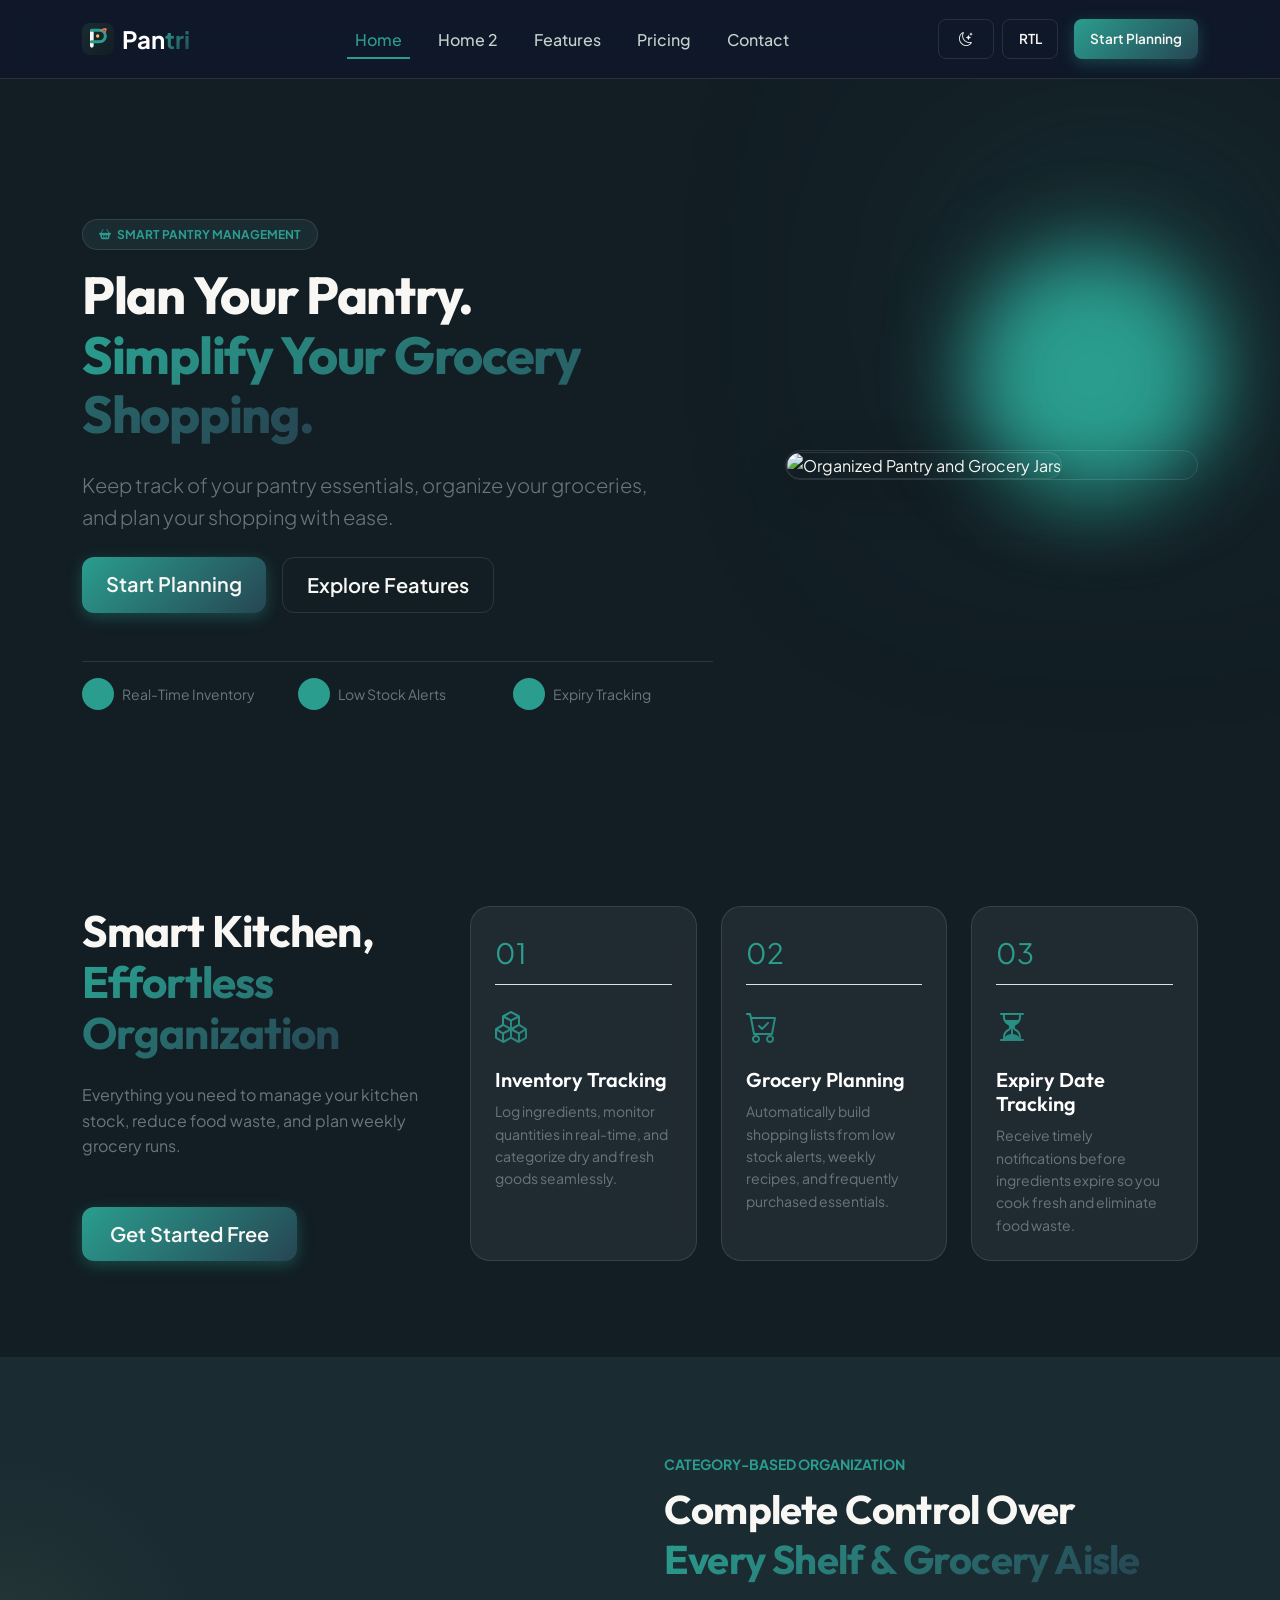
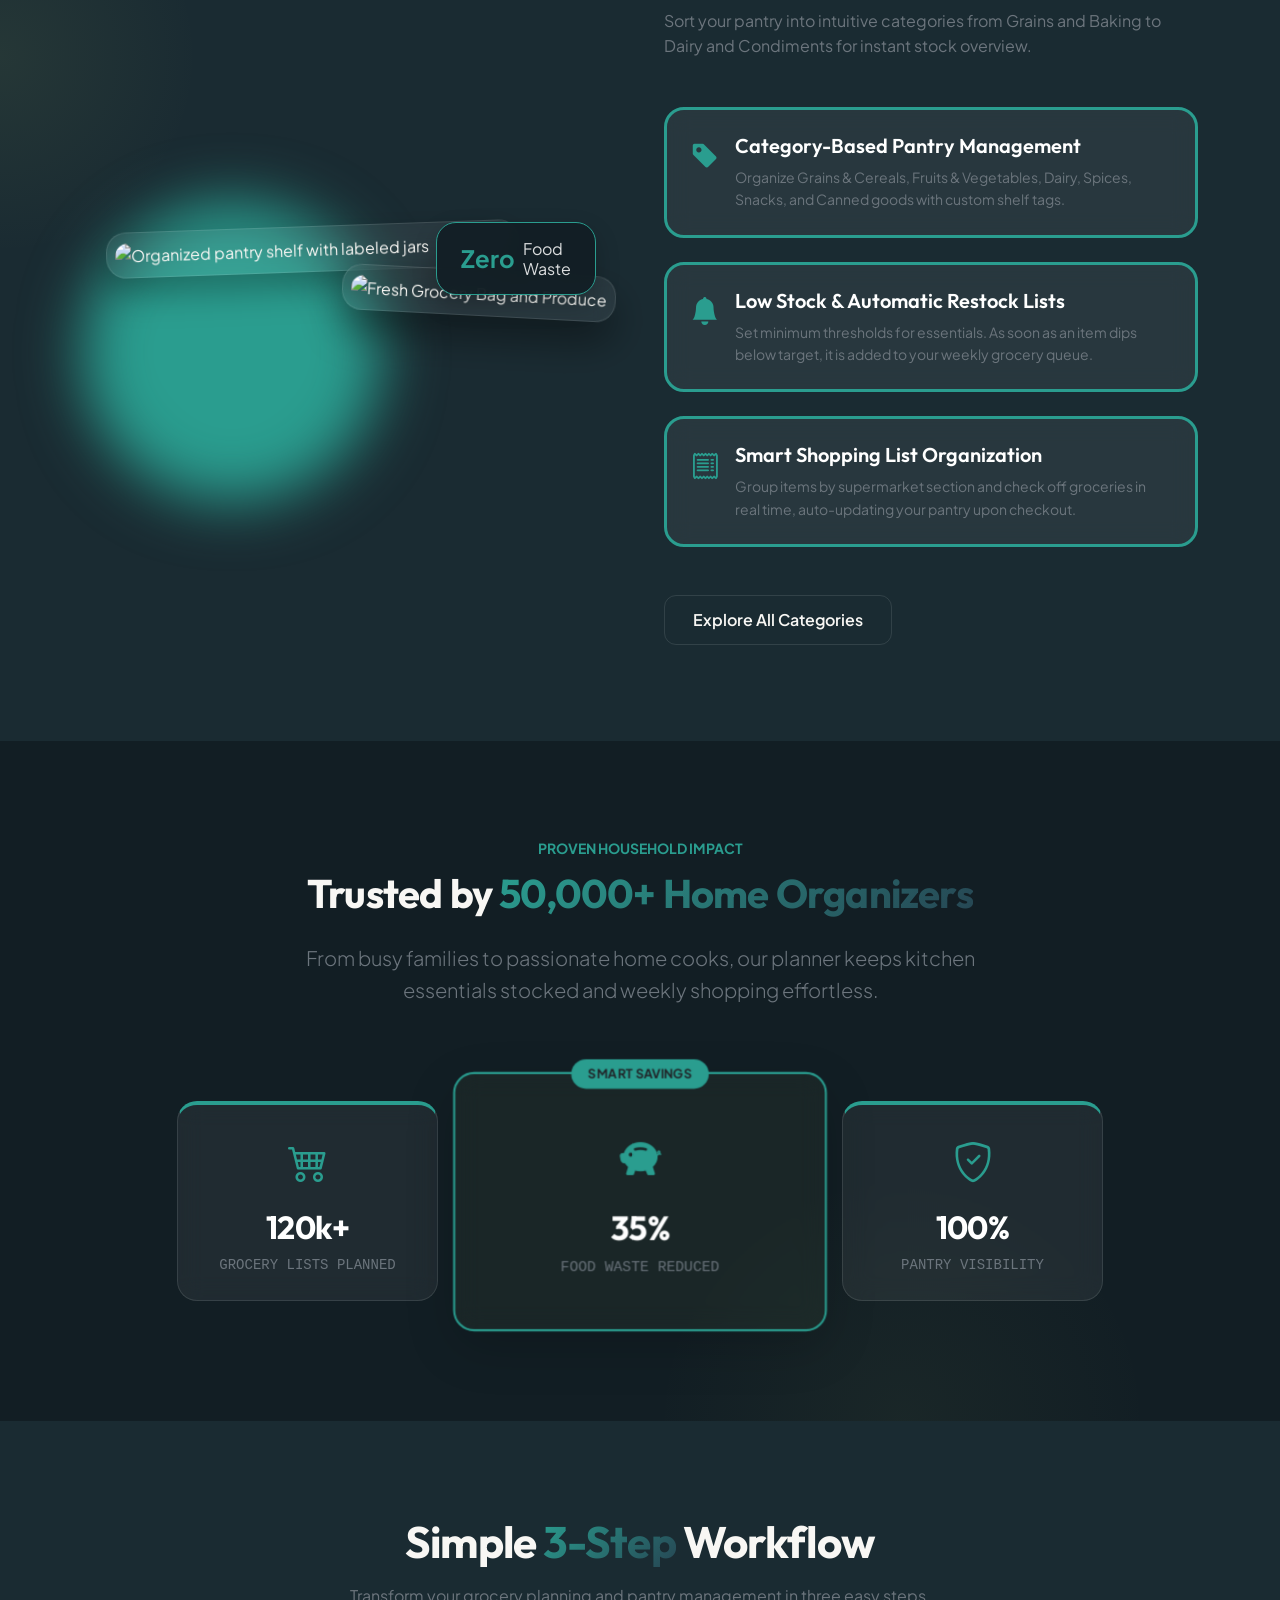
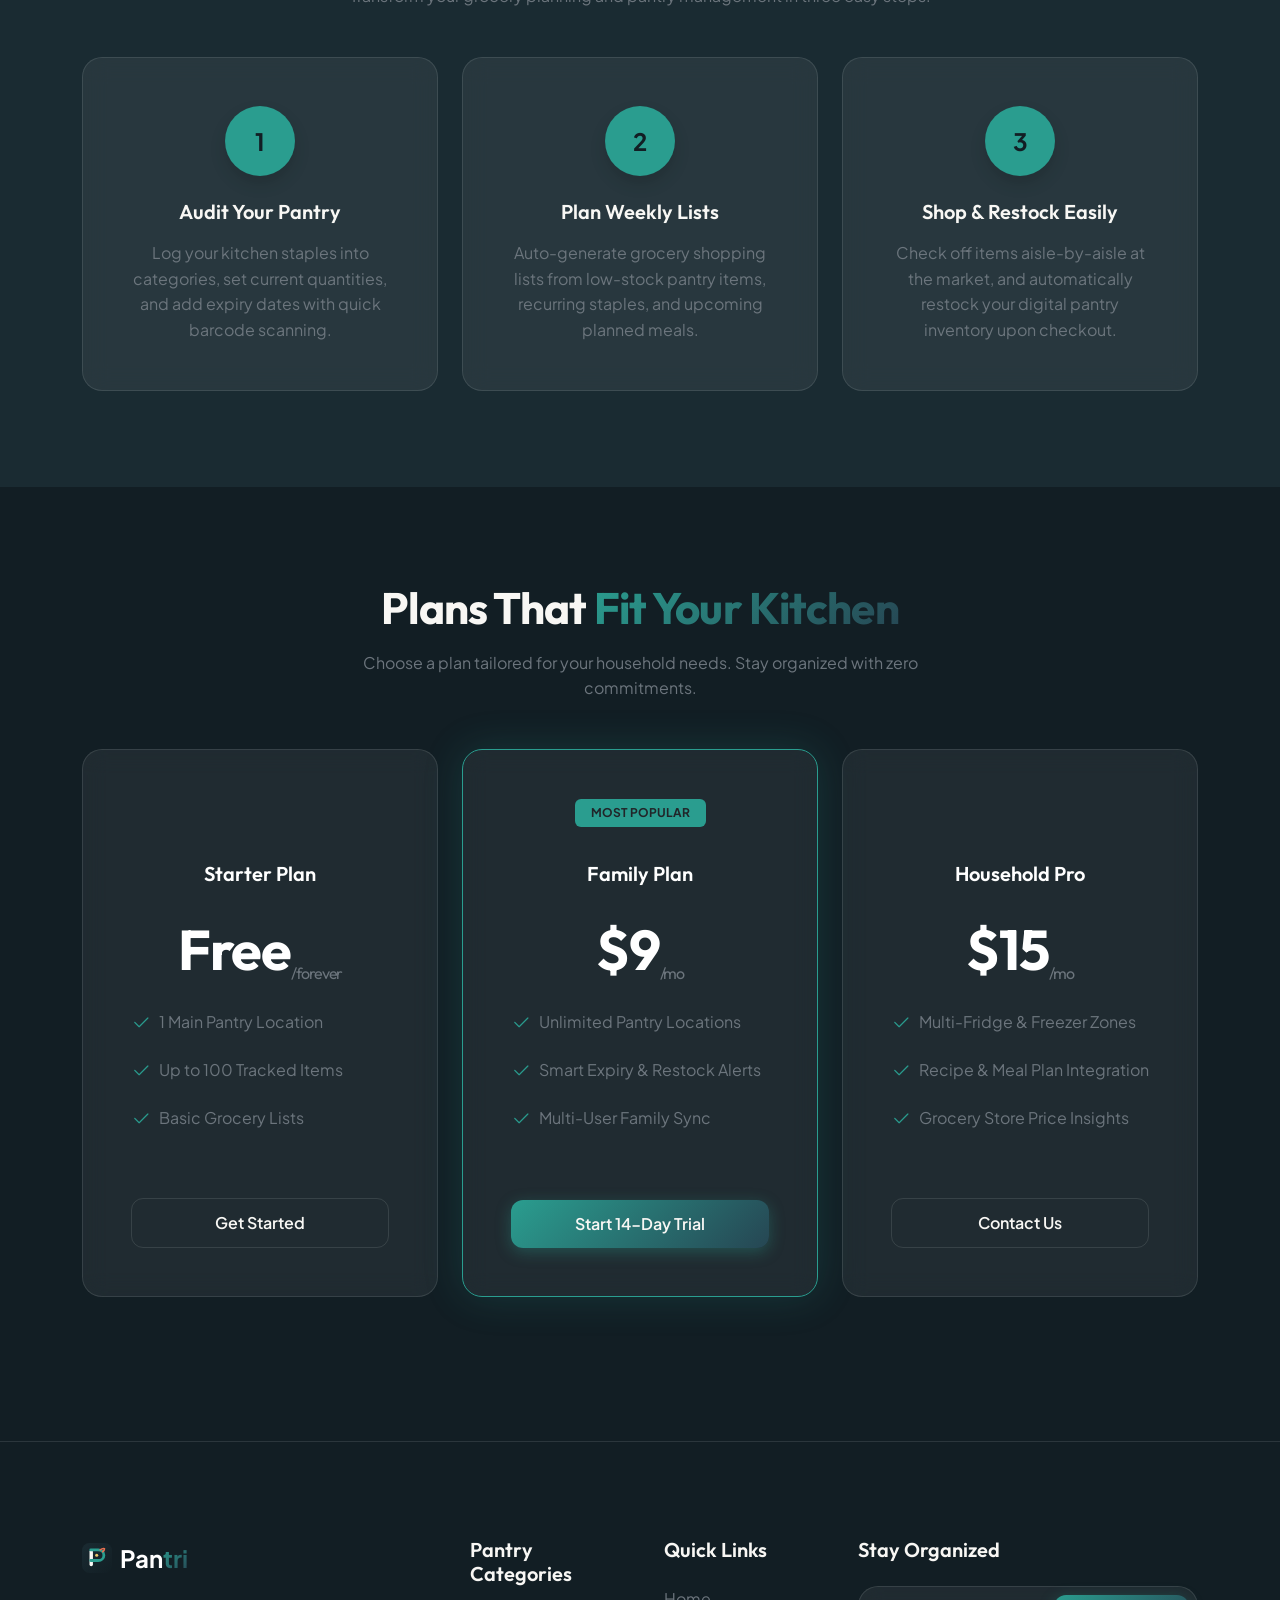
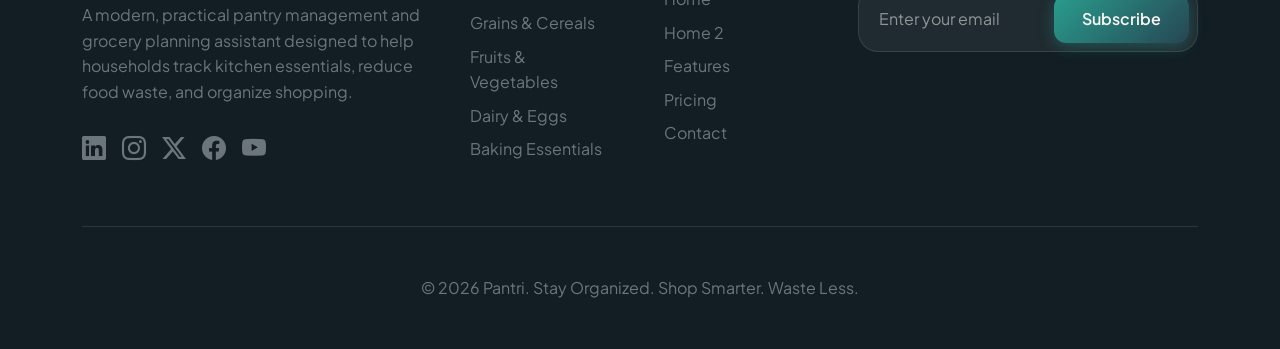
==== index.html @ 6733223e "Initial commit: Pantri - Smart Pantry Management & Grocery Planner Website" ====
<!DOCTYPE html>
<html lang="en">

<head>
    <meta charset="UTF-8">
    <meta name="viewport" content="width=device-width, initial-scale=1.0">
    <title>Pantri | Smart Pantry Management & Grocery Planner</title>
    <link rel="icon" type="image/svg+xml" href="assets/images/logo.svg">
    <meta name="description"
        content="Keep track of your pantry essentials, organize your groceries, reduce food waste, and plan your shopping with ease using Pantri.">

    <!-- Bootstrap 5 CDN -->
    <link href="https://cdn.jsdelivr.net/npm/bootstrap@5.3.0/dist/css/bootstrap.min.css" rel="stylesheet">
    <link rel="stylesheet" href="https://cdn.jsdelivr.net/npm/bootstrap-icons@1.10.5/font/bootstrap-icons.css">

    <!-- Custom CSS -->
    <link rel="stylesheet" href="assets/css/style.css">
    <link rel="stylesheet" href="assets/css/dark-mode.css">
</head>

<body>

    <!-- Navbar -->
    <nav class="navbar navbar-expand-xl navbar-custom sticky-top">
        <div class="container">
            <a class="navbar-brand d-flex align-items-center" href="index.html">
                <img src="assets/images/logo.svg" alt="Pantri Logo" class="me-2" style="height: 32px; width: 32px;">
                <span class="fw-bold text-white fs-4">Pan<span class="text-gradient">tri</span></span>
            </a>
            <button class="navbar-toggler border-0" type="button" data-bs-toggle="collapse" data-bs-target="#navbarNav">
                <i class="bi bi-list text-white fs-2"></i>
            </button>

            <div class="collapse navbar-collapse" id="navbarNav">
                <ul class="navbar-nav mx-auto">
                    <li class="nav-item"><a class="nav-link active" href="index.html">Home</a></li>
                    <li class="nav-item"><a class="nav-link" href="home2.html">Home 2</a></li>
                    <li class="nav-item"><a class="nav-link" href="services.html">Features</a></li>
                    <li class="nav-item"><a class="nav-link" href="pricing.html">Pricing</a></li>
                    <li class="nav-item"><a class="nav-link" href="contact.html">Contact</a></li>
                </ul>
                <div class="d-flex align-items-center gap-3">
                    <div class="d-flex gap-2">
                        <button class="btn btn-outline-custom btn-sm d-flex align-items-center justify-content-center nav-toggle-btn" id="theme-toggle" title="Toggle Theme">
                            <i class="bi bi-moon-stars"></i>
                        </button>
                        <button class="btn btn-outline-custom btn-sm d-flex align-items-center justify-content-center nav-toggle-btn" id="rtl-toggle" title="RTL">
                            RTL
                        </button>
                    </div>
                    <a href="pricing.html" class="btn btn-primary-custom btn-sm d-flex align-items-center" title="Start Planning">
                        Start Planning
                    </a>
                </div>
            </div>
        </div>
    </nav>

    <!-- Hero Section -->
    <header class="hero-section text-center text-lg-start">
        <div class="hero-glow"></div>
        <div class="container">
            <div class="row align-items-center g-5">
                <div class="col-lg-7 mb-5 mb-lg-0">
                    <span class="badge bg-secondary-bg border border-color text-primary-accent mb-3 px-3 py-2 rounded-pill fw-bold text-uppercase tracking-wider"><i class="bi bi-basket2-fill me-1"></i> SMART PANTRY MANAGEMENT</span>
                    <h1 class="hero-title mb-4">
                        Plan Your Pantry. <br><span class="text-gradient">Simplify Your Grocery Shopping.</span>
                    </h1>
                    <p class="lead text-secondary mb-4 pe-lg-5">
                        Keep track of your pantry essentials, organize your groceries, and plan your shopping with ease.
                    </p>
                    <div class="d-flex flex-column flex-sm-row justify-content-center justify-content-lg-start gap-3">
                        <a href="pricing.html" class="btn btn-primary-custom btn-lg px-4">Start Planning</a>
                        <a href="services.html" class="btn btn-outline-custom btn-lg px-4">Explore Features</a>
                    </div>
                    
                    <div class="mt-5 pt-3 border-top border-color">
                        <div class="row g-3">
                            <div class="col-sm-4 col-6">
                                <div class="d-flex align-items-center gap-2">
                                    <div class="rounded-circle bg-primary-accent opacity-10 d-flex align-items-center justify-content-center" style="width: 32px; height: 32px; background: rgba(169, 196, 108, 0.15);">
                                        <i class="bi bi-check text-primary-accent"></i>
                                    </div>
                                    <span class="text-secondary text-sm">Real-Time Inventory</span>
                                </div>
                            </div>
                            <div class="col-sm-4 col-6">
                                <div class="d-flex align-items-center gap-2">
                                    <div class="rounded-circle bg-primary-accent opacity-10 d-flex align-items-center justify-content-center" style="width: 32px; height: 32px; background: rgba(169, 196, 108, 0.15);">
                                        <i class="bi bi-check text-primary-accent"></i>
                                    </div>
                                    <span class="text-secondary text-sm">Low Stock Alerts</span>
                                </div>
                            </div>
                            <div class="col-sm-4 col-12">
                                <div class="d-flex align-items-center gap-2">
                                    <div class="rounded-circle bg-primary-accent opacity-10 d-flex align-items-center justify-content-center" style="width: 32px; height: 32px; background: rgba(169, 196, 108, 0.15);">
                                        <i class="bi bi-check text-primary-accent"></i>
                                    </div>
                                    <span class="text-secondary text-sm">Expiry Tracking</span>
                                </div>
                            </div>
                        </div>
                    </div>
                </div>
                
                <div class="col-lg-5">
                    <div class="position-relative ps-lg-4">
                        <!-- Background blur glow -->
                        <div class="position-absolute rounded-circle bg-primary-accent opacity-10" style="width: 250px; height: 250px; bottom: -20px; right: -20px; filter: blur(40px); z-index: 0;"></div>
                        
                        <!-- Main visual wrapper -->
                        <div class="hero-mockup-wrapper float-animation rounded-4 overflow-hidden border border-color shadow-lg position-relative z-index-1">
                            <img src="https://images.unsplash.com/photo-1584473457406-6240486418e9?auto=format&fit=crop&q=80&w=800"
                                alt="Organized Pantry and Grocery Jars" class="img-fluid" style="height: 460px; width: 100%; object-fit: cover;">
                        </div>
                    </div>
                </div>
            </div>
        </div>
    </header>

    <!-- Core Services Section -->
    <section class="py-5 my-5">
        <div class="container">
            <div class="row align-items-center g-5">
                <div class="col-lg-4 text-center text-lg-start">
                    <h2 class="display-5 mb-4">Smart Kitchen, <br><span class="text-gradient">Effortless Organization</span></h2>
                    <p class="text-secondary mb-5">Everything you need to manage your kitchen stock, reduce food waste, and plan weekly grocery runs.</p>
                    <a href="pricing.html" class="btn btn-primary-custom btn-lg">Get Started Free</a>
                </div>
                <div class="col-lg-8">
                    <div class="row g-4">
                        <div class="col-md-4">
                            <div class="glass-card p-4 h-100">
                                <div class="mb-3 fs-3 text-primary-accent border-bottom pb-2">01</div>
                                <i class="bi bi-boxes fs-2 text-gradient mb-3 d-block"></i>
                                <h4 class="h5 mb-2 text-white">Inventory Tracking</h4>
                                <p class="text-secondary text-sm mb-0">Log ingredients, monitor quantities in real-time, and categorize dry and fresh goods seamlessly.</p>
                            </div>
                        </div>
                        <div class="col-md-4">
                            <div class="glass-card p-4 h-100">
                                <div class="mb-3 fs-3 text-primary-accent border-bottom pb-2">02</div>
                                <i class="bi bi-cart-check fs-2 text-gradient mb-3 d-block"></i>
                                <h4 class="h5 mb-2 text-white">Grocery Planning</h4>
                                <p class="text-secondary text-sm mb-0">Automatically build shopping lists from low stock alerts, weekly recipes, and frequently purchased essentials.</p>
                            </div>
                        </div>
                        <div class="col-md-4">
                            <div class="glass-card p-4 h-100">
                                <div class="mb-3 fs-3 text-primary-accent border-bottom pb-2">03</div>
                                <i class="bi bi-hourglass-split fs-2 text-gradient mb-3 d-block"></i>
                                <h4 class="h5 mb-2 text-white">Expiry Date Tracking</h4>
                                <p class="text-secondary text-sm mb-0">Receive timely notifications before ingredients expire so you cook fresh and eliminate food waste.</p>
                            </div>
                        </div>
                    </div>
                </div>
            </div>
        </div>
    </section>

    <!-- Portfolio/Showcase Section -->
    <section class="py-5 bg-secondary-bg position-relative overflow-hidden">
        <!-- Subtle background glow -->
        <div class="position-absolute" style="width: 400px; height: 400px; background: radial-gradient(circle, rgba(169, 196, 108, 0.08) 0%, transparent 70%); top: 10%; left: -200px; pointer-events: none;"></div>
        
        <div class="container py-5">
            <div class="row align-items-center g-5">
                <!-- Left: Overlapping Image Gallery -->
                <div class="col-lg-6">
                    <div class="position-relative p-4">
                        <!-- Background decoration circle -->
                        <div class="position-absolute rounded-circle bg-primary-accent opacity-10" style="width: 300px; height: 300px; top: 0; left: 0; filter: blur(30px); z-index: 0;"></div>
                        
                        <!-- Main Image -->
                        <div class="glass-card p-2 position-relative z-index-1" style="max-width: 85%; transform: rotate(-2deg); box-shadow: 0 15px 35px rgba(0,0,0,0.3);">
                            <img src="https://images.unsplash.com/photo-1590779033100-9f60a05a013d?auto=format&fit=crop&q=80&w=800"
                                class="img-fluid rounded-4" alt="Organized pantry shelf with labeled jars" style="width: 100%; height: 350px; object-fit: cover;">
                        </div>
                        
                        <!-- Floating Overlapping Image -->
                        <div class="glass-card p-2 position-absolute" style="max-width: 55%; bottom: -20px; right: 0; z-index: 2; transform: rotate(3deg); box-shadow: 0 20px 40px rgba(0,0,0,0.4);">
                            <img src="https://images.unsplash.com/photo-1542838132-92c53300491e?auto=format&fit=crop&q=80&w=600"
                                class="img-fluid rounded-4" alt="Fresh Grocery Bag and Produce" style="width: 100%; height: 220px; object-fit: cover;">
                        </div>
                        
                        <!-- Floating Badge -->
                        <div class="glass-card px-4 py-3 position-absolute border-primary-accent" style="top: 20px; right: 20px; z-index: 3; background: rgba(18, 30, 36, 0.92); box-shadow: 0 10px 25px rgba(0,0,0,0.2);">
                            <div class="d-flex align-items-center gap-2">
                                <span class="fs-4 text-primary-accent fw-bold">Zero</span>
                                <span class="text-xs" style="line-height: 1.2; color: rgba(255, 255, 255, 0.85) !important;">Food<br>Waste</span>
                            </div>
                        </div>
                    </div>
                </div>

                <!-- Right: Content and Feature Blocks -->
                <div class="col-lg-6">
                    <div class="text-center text-lg-start">
                        <span class="text-primary-accent text-uppercase tracking-wider small fw-bold mb-2 d-block">Category-Based Organization</span>
                        <h2 class="section-title mb-4">Complete Control Over <br><span class="text-gradient">Every Shelf & Grocery Aisle</span></h2>
                        <p class="text-secondary mb-5">Sort your pantry into intuitive categories from Grains and Baking to Dairy and Condiments for instant stock overview.</p>
                    </div>
                    
                    <div class="d-flex flex-column gap-4 mb-5">
                        <div class="glass-card p-4 hover-effect border-start border-3 border-primary-accent">
                            <div class="d-flex align-items-start gap-3">
                                <div class="fs-3 text-primary-accent"><i class="bi bi-tag-fill"></i></div>
                                <div>
                                    <h4 class="h5 text-white mb-2">Category-Based Pantry Management</h4>
                                    <p class="text-secondary text-sm mb-0">Organize Grains & Cereals, Fruits & Vegetables, Dairy, Spices, Snacks, and Canned goods with custom shelf tags.</p>
                                </div>
                            </div>
                        </div>
                        
                        <div class="glass-card p-4 hover-effect border-start border-3 border-primary-accent">
                            <div class="d-flex align-items-start gap-3">
                                <div class="fs-3 text-primary-accent"><i class="bi bi-bell-fill"></i></div>
                                <div>
                                    <h4 class="h5 text-white mb-2">Low Stock & Automatic Restock Lists</h4>
                                    <p class="text-secondary text-sm mb-0">Set minimum thresholds for essentials. As soon as an item dips below target, it is added to your weekly grocery queue.</p>
                                </div>
                            </div>
                        </div>

                        <div class="glass-card p-4 hover-effect border-start border-3 border-primary-accent">
                            <div class="d-flex align-items-start gap-3">
                                <div class="fs-3 text-primary-accent"><i class="bi bi-receipt"></i></div>
                                <div>
                                    <h4 class="h5 text-white mb-2">Smart Shopping List Organization</h4>
                                    <p class="text-secondary text-sm mb-0">Group items by supermarket section and check off groceries in real time, auto-updating your pantry upon checkout.</p>
                                </div>
                            </div>
                        </div>
                    </div>
                    
                    <div class="d-flex justify-content-center justify-content-lg-start gap-3">
                        <a href="services.html" class="btn btn-outline-custom">Explore All Categories</a>
                    </div>
                </div>
            </div>
        </div>
    </section>

    <!-- Trusted By / Stats Section -->
    <section class="py-5 position-relative overflow-hidden">
        <!-- Glow accents -->
        <div class="position-absolute" style="width: 500px; height: 500px; background: radial-gradient(circle, rgba(169, 196, 108, 0.05) 0%, transparent 70%); bottom: -250px; right: 10%; pointer-events: none;"></div>

        <div class="container py-5 text-center">
            <div class="max-w-700 mx-auto mb-5">
                <span class="text-primary-accent text-uppercase tracking-wider small fw-bold mb-2 d-block">PROVEN HOUSEHOLD IMPACT</span>
                <h2 class="section-title mb-4">Trusted by <span class="text-gradient">50,000+ Home Organizers</span></h2>
                <p class="text-secondary lead">From busy families to passionate home cooks, our planner keeps kitchen essentials stocked and weekly shopping effortless.</p>
            </div>
            
            <div class="row g-4 justify-content-center align-items-center mt-2">
                <!-- Stat Card 1 -->
                <div class="col-md-4 col-lg-3">
                    <div class="glass-card p-4 text-center hover-effect h-100" style="border-top: 4px solid var(--primary-accent);">
                        <div class="fs-1 text-primary-accent mb-3"><i class="bi bi-cart4"></i></div>
                        <h3 class="display-6 fw-bold text-white mb-2 font-monospace">120k+</h3>
                        <p class="text-secondary small mb-0 font-monospace text-uppercase tracking-wider">Grocery Lists Planned</p>
                    </div>
                </div>

                <!-- Stat Card 2 (Highlighted) -->
                <div class="col-md-4 col-lg-4">
                    <div class="glass-card p-5 text-center hover-effect h-100 position-relative shadow-lg" 
                        style="border: 2px solid var(--primary-accent); transform: scale(1.05); background: rgba(169, 196, 108, 0.05);">
                        <div class="position-absolute top-0 start-50 translate-middle badge bg-primary-accent text-dark rounded-pill px-3 py-2 text-xs">SMART SAVINGS</div>
                        <div class="fs-1 text-primary-accent mb-3"><i class="bi bi-piggy-bank-fill"></i></div>
                        <h3 class="display-5 fw-bold text-white mb-2 font-monospace">35%</h3>
                        <p class="text-secondary small mb-0 font-monospace text-uppercase tracking-wider">Food Waste Reduced</p>
                    </div>
                </div>

                <!-- Stat Card 3 -->
                <div class="col-md-4 col-lg-3">
                    <div class="glass-card p-4 text-center hover-effect h-100" style="border-top: 4px solid var(--primary-accent);">
                        <div class="fs-1 text-primary-accent mb-3"><i class="bi bi-shield-check"></i></div>
                        <h3 class="display-6 fw-bold text-white mb-2 font-monospace">100%</h3>
                        <p class="text-secondary small mb-0 font-monospace text-uppercase tracking-wider">Pantry Visibility</p>
                    </div>
                </div>
            </div>
        </div>
    </section>

    <!-- How It Works Section -->
    <section class="py-5 bg-secondary-bg">
        <div class="container py-5">
            <div class="text-center mb-5">
                <h2 class="display-5 mb-3">Simple <span class="text-gradient">3-Step</span> Workflow</h2>
                <p class="text-secondary max-w-600 mx-auto">Transform your grocery planning and pantry management in three easy steps.</p>
            </div>
            <div class="row g-4">
                <div class="col-md-4">
                    <div class="glass-card p-5 h-100 text-center">
                        <div class="mb-4 mx-auto d-flex align-items-center justify-content-center fw-bold rounded-circle shadow"
                            style="width: 70px; height: 70px; font-size: 1.5rem; background-color: var(--primary-accent); color: #121E24;">1</div>
                        <h4 class="h5 mb-3">Audit Your Pantry</h4>
                        <p class="text-secondary mb-0">Log your kitchen staples into categories, set current quantities, and add expiry dates with quick barcode scanning.</p>
                    </div>
                </div>
                <div class="col-md-4">
                    <div class="glass-card p-5 h-100 text-center">
                        <div class="mb-4 mx-auto d-flex align-items-center justify-content-center fw-bold rounded-circle shadow"
                            style="width: 70px; height: 70px; font-size: 1.5rem; background-color: var(--primary-accent); color: #121E24;">2</div>
                        <h4 class="h5 mb-3">Plan Weekly Lists</h4>
                        <p class="text-secondary mb-0">Auto-generate grocery shopping lists from low-stock pantry items, recurring staples, and upcoming planned meals.</p>
                    </div>
                </div>
                <div class="col-md-4">
                    <div class="glass-card p-5 h-100 text-center">
                        <div class="mb-4 mx-auto d-flex align-items-center justify-content-center fw-bold rounded-circle shadow"
                            style="width: 70px; height: 70px; font-size: 1.5rem; background-color: var(--primary-accent); color: #121E24;">3</div>
                        <h4 class="h5 mb-3">Shop & Restock Easily</h4>
                        <p class="text-secondary mb-0">Check off items aisle-by-aisle at the market, and automatically restock your digital pantry inventory upon checkout.</p>
                    </div>
                </div>
            </div>
        </div>
    </section>

    <!-- Pricing Preview Section -->
    <section class="py-5">
        <div class="container py-5">
            <div class="text-center mb-5">
                <h2 class="display-5 mb-3">Plans That <span class="text-gradient">Fit Your Kitchen</span></h2>
                <p class="text-secondary max-w-600 mx-auto">Choose a plan tailored for your household needs. Stay organized with zero commitments.</p>
            </div>
            <div class="row g-4 justify-content-center">
                <div class="col-lg-4 col-md-6">
                    <div class="glass-card p-5 h-100 d-flex flex-column">
                        <div style="height: 40px;" class="mb-4"></div> <!-- Badge Spacer -->
                        <h4 class="h5 text-white mb-4 text-center">Starter Plan</h4>
                        <div class="display-4 fw-bold mb-4 text-white text-center" style="min-height: 72px; display: flex; align-items: flex-end; justify-content: center;">Free <span
                                class="fs-6 text-secondary fw-normal">/forever</span></div>
                        <ul class="list-unstyled mb-5 text-secondary">
                            <li class="mb-3 d-flex align-items-center gap-2"><i
                                    class="bi bi-check2 text-primary-accent fs-5"></i> 1 Main Pantry Location</li>
                            <li class="mb-3 d-flex align-items-center gap-2"><i
                                    class="bi bi-check2 text-primary-accent fs-5"></i> Up to 100 Tracked Items</li>
                            <li class="mb-3 d-flex align-items-center gap-2"><i
                                    class="bi bi-check2 text-primary-accent fs-5"></i> Basic Grocery Lists</li>
                        </ul>
                        <div class="mt-auto">
                            <a href="pricing.html" class="btn btn-outline-custom w-100">Get Started</a>
                        </div>
                    </div>
                </div>
                <div class="col-lg-4 col-md-6">
                    <div class="glass-card p-5 h-100 border-primary-accent d-flex flex-column"
                        style="box-shadow: 0 0 40px rgba(42, 157, 143, 0.2);">
                        <div class="text-center mb-4" style="height: 40px;">
                            <div class="badge bg-primary-accent text-dark px-3 py-2">MOST POPULAR</div>
                        </div>
                        <h4 class="h5 text-white mb-4 text-center">Family Plan</h4>
                        <div class="display-4 fw-bold mb-4 text-white text-center" style="min-height: 72px; display: flex; align-items: flex-end; justify-content: center;">$9 <span
                                class="fs-6 text-secondary fw-normal">/mo</span></div>
                        <ul class="list-unstyled mb-5 text-secondary">
                            <li class="mb-3 d-flex align-items-center gap-2"><i
                                    class="bi bi-check2 text-primary-accent fs-5"></i> Unlimited Pantry Locations</li>
                            <li class="mb-3 d-flex align-items-center gap-2"><i
                                    class="bi bi-check2 text-primary-accent fs-5"></i> Smart Expiry & Restock Alerts</li>
                            <li class="mb-3 d-flex align-items-center gap-2"><i
                                    class="bi bi-check2 text-primary-accent fs-5"></i> Multi-User Family Sync</li>
                        </ul>
                        <div class="mt-auto">
                            <a href="pricing.html" class="btn btn-primary-custom w-100">Start 14-Day Trial</a>
                        </div>
                    </div>
                </div>
                <div class="col-lg-4 col-md-6">
                    <div class="glass-card p-5 h-100 d-flex flex-column">
                        <div style="height: 40px;" class="mb-4"></div> <!-- Badge Spacer -->
                        <h4 class="h5 text-white mb-4 text-center">Household Pro</h4>
                        <div class="display-4 fw-bold mb-4 text-white text-center" style="min-height: 72px; display: flex; align-items: flex-end; justify-content: center;">$15 <span
                                class="fs-6 text-secondary fw-normal">/mo</span></div>
                        <ul class="list-unstyled mb-5 text-secondary">
                            <li class="mb-3 d-flex align-items-center gap-2"><i
                                    class="bi bi-check2 text-primary-accent fs-5"></i> Multi-Fridge & Freezer Zones</li>
                            <li class="mb-3 d-flex align-items-center gap-2"><i
                                    class="bi bi-check2 text-primary-accent fs-5"></i> Recipe & Meal Plan Integration</li>
                            <li class="mb-3 d-flex align-items-center gap-2"><i
                                    class="bi bi-check2 text-primary-accent fs-5"></i> Grocery Store Price Insights</li>
                        </ul>
                        <div class="mt-auto">
                            <a href="contact.html" class="btn btn-outline-custom w-100">Contact Us</a>
                        </div>
                    </div>
                </div>
            </div>
        </div>
    </section>

    <!-- Footer -->
    <footer class="py-5 mt-5 border-top border-color">
        <div class="container py-5">
            <div class="row g-5">
                <div class="col-lg-4">
                    <a class="navbar-brand d-flex align-items-center mb-4" href="index.html">
                        <img src="assets/images/logo.svg" alt="Pantri Logo" height="30" width="30" class="me-2">
                        <span class="fw-bold text-white fs-4">Pan<span class="text-gradient">tri</span></span>
                    </a>
                    <p class="text-secondary">A modern, practical pantry management and grocery planning assistant designed to help households track kitchen essentials, reduce food waste, and organize shopping.</p>
                    <div class="d-flex gap-3 fs-4 mt-4 social-links">
                        <a href="#" class="text-secondary"><i class="bi bi-linkedin"></i></a>
                        <a href="#" class="text-secondary"><i class="bi bi-instagram"></i></a>
                        <a href="#" class="text-secondary"><i class="bi bi-twitter-x"></i></a>
                        <a href="#" class="text-secondary"><i class="bi bi-facebook"></i></a>
                        <a href="#" class="text-secondary"><i class="bi bi-youtube"></i></a>
                    </div>
                </div>
                <div class="col-6 col-lg-2">
                    <h5 class="mb-4">Pantry Categories</h5>
                    <ul class="list-unstyled text-secondary">
                        <li class="mb-2"><a href="services.html#categories" class="text-decoration-none text-secondary">Grains & Cereals</a></li>
                        <li class="mb-2"><a href="services.html#categories" class="text-decoration-none text-secondary">Fruits & Vegetables</a></li>
                        <li class="mb-2"><a href="services.html#categories" class="text-decoration-none text-secondary">Dairy & Eggs</a></li>
                        <li class="mb-2"><a href="services.html#categories" class="text-decoration-none text-secondary">Baking Essentials</a></li>
                    </ul>
                </div>
                <div class="col-6 col-lg-2">
                    <h5 class="mb-4">Quick Links</h5>
                    <ul class="list-unstyled text-secondary">
                        <li class="mb-2"><a href="index.html" class="text-decoration-none text-secondary">Home</a></li>
                        <li class="mb-2"><a href="home2.html" class="text-decoration-none text-secondary">Home 2</a></li>
                        <li class="mb-2"><a href="services.html" class="text-decoration-none text-secondary">Features</a></li>
                        <li class="mb-2"><a href="pricing.html" class="text-decoration-none text-secondary">Pricing</a></li>
                        <li class="mb-2"><a href="contact.html" class="text-decoration-none text-secondary">Contact</a></li>
                    </ul>
                </div>
                <div class="col-lg-4">
                    <h5 class="mb-4">Stay Organized</h5>
                    <div class="glass-card p-2 d-flex">
                        <input type="email" class="form-control bg-transparent border-0 text-white shadow-none"
                            placeholder="Enter your email">
                        <button class="btn btn-primary-custom ms-2">Subscribe</button>
                    </div>
                </div>
            </div>
            <div class="text-center mt-5 pt-5 text-secondary border-top border-color">
                <p>&copy; 2026 Pantri. Stay Organized. Shop Smarter. Waste Less.</p>
            </div>
        </div>
    </footer>

    <!-- Scripts -->
    <script src="https://cdn.jsdelivr.net/npm/bootstrap@5.3.0/dist/js/bootstrap.bundle.min.js"></script>
    <script src="https://cdn.jsdelivr.net/npm/chart.js"></script>
    <script src="assets/js/main.js"></script>
</body>

</html>
---- assets/css/style.css ----
@import url('https://fonts.googleapis.com/css2?family=Outfit:wght@400;500;600;700;800&family=Plus+Jakarta+Sans:wght@400;500;600;700;800&display=swap');

:root {
    --primary-bg: #121E24;
    --secondary-bg: #1A2B32;
    --card-bg: rgba(220, 227, 225, 0.07);
    --primary-accent: #2A9D8F;
    --secondary-accent: #264653;
    --accent-citrus: #E76F51;
    --accent-gold: #E9C46A;
    --supporting-neutral: #DCE3E1;
    --gradient-primary: linear-gradient(135deg, #2A9D8F, #264653);
    --gradient-accent: linear-gradient(135deg, #E76F51, #F4A261);
    --text-primary: #F8F7F4;
    --text-secondary: #C5D1CD;
    --border-color: rgba(220, 227, 225, 0.12);
    --glow-color: rgba(42, 157, 143, 0.28);
    --success: #2A9D8F;
    --warning: #E9C46A;
    --error: #E76F51;
    --transition: all 0.3s cubic-bezier(0.4, 0, 0.2, 1);
}

* {
    margin: 0;
    padding: 0;
    box-sizing: border-box;
}

body {
    font-size: 16px !important;
    font-family: 'Plus Jakarta Sans', sans-serif;
    font-weight: 400;
    background-color: var(--primary-bg);
    color: var(--text-primary);
    overflow-x: hidden;
    line-height: 1.6;
}

/* Glassmorphism */
.glass-card {
    background: var(--card-bg);
    backdrop-filter: blur(12px);
    -webkit-backdrop-filter: blur(12px);
    border: 1px solid var(--border-color);
    border-radius: 20px;
    transition: var(--transition);
}

.glass-card:hover {
    border-color: var(--primary-accent);
    box-shadow: 0 0 20px var(--glow-color);
    transform: translateY(-5px);
}

/* Typography Rules */
h1, .h1 {
    font-family: 'Outfit', sans-serif !important;
    font-size: clamp(2.5rem, 5vw, 3.5rem) !important;
    font-weight: 700 !important;
    letter-spacing: -0.02em;
}

.display-1,
.display-2,
.display-3,
.display-4,
.display-5,
.display-6 {
    font-family: 'Outfit', sans-serif !important;
    line-height: 1.15 !important;
    font-weight: 700 !important;
    letter-spacing: -0.02em;
}

h2, .h2 {
    font-family: 'Outfit', sans-serif !important;
    font-size: clamp(2rem, 4vw, 2.75rem) !important;
    font-weight: 650 !important;
    letter-spacing: -0.02em;
}

h3, .h3 {
    font-family: 'Outfit', sans-serif !important;
    font-size: clamp(1.5rem, 3vw, 2rem) !important;
    font-weight: 600 !important;
    letter-spacing: -0.01em;
}

h4, h5, h6, .h4, .h5, .h6 {
    font-family: 'Outfit', sans-serif !important;
    font-weight: 600 !important;
}

.text-gradient {
    background: var(--gradient-primary);
    -webkit-background-clip: text;
    background-clip: text;
    -webkit-text-fill-color: transparent;
}

/* Buttons */
.btn-primary-custom {
    background: var(--gradient-primary);
    border: none;
    color: #F8F7F4;
    padding: 12px 28px;
    border-radius: 12px;
    font-weight: 600;
    transition: var(--transition);
    box-shadow: 0 4px 15px rgba(42, 157, 143, 0.35);
}

.btn-primary-custom:hover {
    transform: translateY(-2px);
    box-shadow: 0 6px 20px rgba(42, 157, 143, 0.5);
    color: #FFFFFF;
}

.btn-outline-custom {
    background: transparent;
    border: 1px solid var(--border-color);
    color: var(--text-primary);
    padding: 12px 28px;
    border-radius: 12px;
    font-weight: 600;
    transition: var(--transition);
}

.btn-outline-custom:hover {
    background: var(--card-bg);
    border-color: var(--primary-accent);
    color: var(--primary-accent);
}

.btn-primary-custom.btn-sm,
.btn-outline-custom.btn-sm {
    padding: 6px 16px !important;
    font-size: 0.85rem !important;
    border-radius: 8px !important;
}

/* Header Buttons & Icons: Equal Height Alignment */
.navbar-custom .btn {
    height: 40px !important;
    min-height: 40px !important;
    display: inline-flex !important;
    align-items: center !important;
    justify-content: center !important;
    padding: 8px 16px !important;
    font-weight: 600;
}

.nav-toggle-btn {
    width: 56px !important;
    min-width: 56px !important;
    height: 40px !important;
    min-height: 40px !important;
    padding: 8px 10px !important;
    display: inline-flex !important;
    align-items: center !important;
    justify-content: center !important;
    gap: 0;
}

/* Navbar */
.navbar-custom {
    background: rgba(15, 23, 42, 0.8);
    backdrop-filter: blur(15px);
    border-bottom: 1px solid var(--border-color);
    padding: 15px 0;
    transition: var(--transition);
}

.navbar-brand img {
    height: 40px;
}

.nav-link {
    color: var(--text-secondary) !important;
    font-weight: 500;
    margin: 0 10px;
    transition: var(--transition);
    position: relative;
    padding-bottom: 6px !important;
}

.nav-link::after {
    content: '';
    position: absolute;
    bottom: 0;
    left: 0;
    width: 100%;
    height: 2px;
    background-color: var(--primary-accent);
    transform: scaleX(0);
    transition: transform 0.3s ease;
    transform-origin: right;
}

.nav-link:hover::after,
.nav-link.active::after {
    transform: scaleX(1);
    transform-origin: left;
}

.nav-link:hover,
.nav-link.active {
    color: var(--primary-accent) !important;
}

@media (min-width: 1200px) {
    .navbar-custom .navbar-collapse {
        align-items: center;
    }

    .navbar-custom .navbar-nav .nav-item {
        flex-shrink: 0;
    }

    .navbar-custom .navbar-nav .nav-link {
        white-space: nowrap;
    }
}

@media (max-width: 1199.98px) {
    .navbar-custom {
        z-index: 1050 !important;
    }
    
    .navbar-custom .navbar-brand,
    .navbar-custom .navbar-toggler {
        position: relative;
        z-index: 1060 !important;
    }

    .navbar-custom .navbar-collapse {
        position: fixed !important;
        top: 0;
        left: 0;
        width: 100vw !important;
        height: 100vh !important;
        background: var(--primary-bg) !important;
        z-index: 1050 !important;
        padding: 100px 24px 40px !important;
        margin: 0 !important;
        border: none !important;
        border-radius: 0 !important;
        display: flex !important;
        flex-direction: column !important;
        align-items: center !important;
        justify-content: center !important;
        overflow-y: auto !important;
        opacity: 0;
        visibility: hidden;
        transition: opacity 0.3s ease, visibility 0.3s ease !important;
    }

    .navbar-custom .navbar-collapse.collapsing {
        height: 100vh !important;
        display: flex !important;
        opacity: 0;
        visibility: visible !important;
        transition: opacity 0.3s ease !important;
    }

    .navbar-custom .navbar-collapse.show {
        opacity: 1 !important;
        visibility: visible !important;
    }
    
    .navbar-custom .navbar-collapse:not(.show):not(.collapsing) {
        display: none !important;
    }

    .navbar-custom .navbar-nav {
        text-align: center;
        margin-bottom: 30px !important;
        width: 100%;
        display: flex;
        flex-direction: column;
        align-items: center;
        gap: 15px !important;
    }

    .navbar-custom .navbar-nav .nav-link {
        font-size: 1.5rem !important;
        padding: 8px 0 !important;
        margin: 0 !important;
    }

    .navbar-custom .navbar-collapse > .d-flex.align-items-center.gap-3 {
        justify-content: center !important;
        width: 100% !important;
        flex-direction: row !important;
        flex-wrap: wrap !important;
        gap: 15px !important;
    }
}

.back-to-top {
    position: fixed;
    right: 24px;
    bottom: 24px;
    width: 46px;
    height: 46px;
    border: 1px solid var(--border-color);
    border-radius: 12px;
    background: rgba(30, 41, 59, 0.9);
    color: #f8fafc;
    display: inline-flex;
    align-items: center;
    justify-content: center;
    cursor: pointer;
    z-index: 999;
    opacity: 0;
    visibility: hidden;
    transform: translateY(8px);
    transition: var(--transition);
}

.back-to-top i {
    color: inherit;
    font-size: 20px;
    line-height: 1;
}

.back-to-top:hover {
    border-color: var(--primary-accent);
    color: var(--primary-accent);
    background: rgba(30, 41, 59, 1);
}

.back-to-top.show {
    opacity: 1;
    visibility: visible;
    transform: translateY(0);
}

/* Hero Section */
.hero-section {
    padding: 140px 0 100px;
    position: relative;
    overflow: hidden;
}

[dir="rtl"] .hero-section {
    text-align: right !important;
}

@media (min-width: 992px) {
    [dir="rtl"] .hero-section .text-lg-start {
        text-align: right !important;
    }
    [dir="rtl"] .hero-section .justify-content-lg-start {
        justify-content: flex-start !important;
    }
[dir="rtl"] .hero-section .pe-lg-5 {
        padding-right: 0 !important;
        padding-left: 3rem !important;
    }
}

.hero-section-alt {
    position: relative;
    overflow: hidden;
}

.hero-glow {
    position: absolute;
    top: -10%;
    right: -10%;
    width: 600px;
    height: 600px;
    background: radial-gradient(circle, rgba(42, 157, 143, 0.18) 0%, rgba(38, 70, 83, 0.06) 50%, transparent 100%);
    filter: blur(80px);
    z-index: -1;
}

.hero-mockup-wrapper {
    position: relative;
    z-index: 1;
}

.hero-mockup-wrapper img {
    width: 100%;
    border-radius: 30px;
    border: 1px solid var(--border-color);
    box-shadow: 0 30px 60px rgba(0, 0, 0, 0.5);
}

.premium-brand-img {
    width: 100%;
    aspect-ratio: 16 / 9;
    object-fit: cover;
    display: block;
}

/* Animations */
@keyframes float {
    0% {
        transform: translateY(0px);
    }

    50% {
        transform: translateY(-20px);
    }

    100% {
        transform: translateY(0px);
    }
}

.float-animation {
    animation: float 6s ease-in-out infinite;
}

/* Dashboard UI */
.dashboard-card {
    background: var(--card-bg);
    border: 1px solid var(--border-color);
    border-radius: 16px;
    padding: 24px;
    height: 100%;
    transition: var(--transition);
}

.stat-icon {
    width: 48px;
    height: 48px;
    display: flex;
    align-items: center;
    justify-content: center;
    border-radius: 12px;
    font-size: 1.5rem;
    margin-bottom: 20px;
}

.sidebar-nav {
    list-style: none;
    padding: 0;
}

.sidebar-link {
    display: flex;
    align-items: center;
    padding: 12px 20px;
    color: var(--text-secondary);
    text-decoration: none;
    border-radius: 10px;
    margin-bottom: 8px;
    transition: var(--transition);
}

.sidebar-link i {
    width: 24px;
    margin-right: 12px;
    font-size: 1.2rem;
}

.sidebar-link:hover,
.sidebar-link.active {
    background: rgba(34, 197, 94, 0.1);
    color: var(--primary-accent);
}

.table-glass {
    border-collapse: separate;
    border-spacing: 0 10px;
}

.table-glass tr td,
.table-glass tr th {
    background: var(--card-bg);
    border: none;
    padding: 15px 20px;
    vertical-align: middle;
}

.table-glass tr td:first-child {
    border-radius: 12px 0 0 12px;
}

.table-glass tr td:last-child {
    border-radius: 0 12px 12px 0;
}

.status-badge {
    padding: 5px 12px;
    border-radius: 20px;
    font-size: 0.8rem;
    font-weight: 600;
}

.status-active {
    background: rgba(34, 197, 94, 0.1);
    color: var(--success);
}

.status-paused {
    background: rgba(245, 158, 11, 0.1);
    color: var(--warning);
}

/* Sidebar & Main Content Layout */
.sidebar {
    width: 280px;
    background: var(--secondary-bg);
    border-right: 1px solid var(--border-color);
    height: 100vh;
    position: fixed;
    top: 0;
    left: 0;
    padding: 30px;
    z-index: 1050;
    transition: var(--transition);
}

.main-content {
    margin-left: 280px;
    padding: 40px;
    min-height: 100vh;
}

/* Responsive */
@media (max-width: 991px) {
    .sidebar {
        transform: translateX(-100%);
    }

    .sidebar.active {
        transform: translateX(0);
    }

    .main-content {
        margin-left: 0;
    }
}

/* RTL Layout Overrides */
[dir="rtl"] .sidebar {
    left: auto !important;
    right: 0 !important;
    border-right: none !important;
    border-left: 1px solid var(--border-color) !important;
}

[dir="rtl"] .main-content {
    margin-left: 0 !important;
    margin-right: 280px !important;
}

[dir="rtl"] .sidebar-link i {
    margin-right: 0 !important;
    margin-left: 12px !important;
}

[dir="rtl"] #delivery-section .bg-primary-accent,
[dir="rtl"] #delivery-section .bg-secondary {
    display: inline-flex;
    align-items: center;
    justify-content: center;
    flex-shrink: 0;
}

[dir="rtl"] #delivery-section .bg-primary-accent i,
[dir="rtl"] #delivery-section .bg-secondary i {
    line-height: 1;
    display: block;
}

[dir="rtl"] #orders-section .bi-credit-card-2-front {
    margin-right: 0 !important;
    margin-left: 1rem !important;
}

@media (min-width: 992px) {
    [dir="rtl"] .contact-info-card {
        flex-direction: row-reverse !important;
    }

    [dir="rtl"] .contact-info-card .bg-primary-accent {
        margin-left: 0 !important;
        margin-right: 1.5rem !important;
    }
}

.contact-info-card .bg-primary-accent {
    display: inline-flex;
    align-items: center;
    justify-content: center;
    flex-shrink: 0;
}

.contact-info-card .bg-primary-accent i {
    line-height: 1;
    display: block;
}

@media (max-width: 991px) {
    [dir="rtl"] .sidebar {
        transform: translateX(100%) !important;
    }

    [dir="rtl"] .sidebar.active {
        transform: translateX(0) !important;
    }

    [dir="rtl"] .main-content {
        margin-right: 0 !important;
    }
}


.max-w-600 {
    max-width: 600px;
}

.text-sm {
    font-size: 0.875rem;
}

.bg-secondary-bg {
    background-color: var(--secondary-bg);
}

.border-color {
    border-color: var(--border-color) !important;
}

.text-primary-accent {
    color: var(--primary-accent) !important;
}

/* Form Controls Visibility */
.form-control,
.form-select {
    color: var(--text-primary) !important;
}

.form-control::placeholder {
    color: rgba(255, 255, 255, 0.5) !important;
    opacity: 1 !important;
}

.form-control:focus,
.form-select:focus {
    color: var(--text-primary) !important;
    border-color: var(--primary-accent) !important;
    background-color: rgba(255, 255, 255, 0.02) !important;
    outline-color: var(--primary-accent) !important;
    box-shadow: 0 0 0 0.25rem rgba(169, 196, 108, 0.25) !important;
}

.input-group-text {
    background-color: transparent;
    border-color: var(--border-color);
    color: var(--text-secondary);
}

/* Social Links Hover */
footer .social-links a.text-secondary {
    transition: all 0.3s ease;
}

footer .social-links a.text-secondary:hover {
    color: var(--primary-accent) !important;
    transform: translateY(-5px) !important;
}

/* Footer Styles: Link Hover & Spacing Fix */
footer {
    padding-top: 3rem !important;
    padding-bottom: 1rem !important;
}

footer .container {
    padding-top: 3rem !important;
    padding-bottom: 0 !important;
}

footer p {
    margin-bottom: 0 !important;
}

footer a.text-secondary {
    transition: var(--transition);
    display: inline-block;
}

footer a.text-secondary:hover {
    color: var(--primary-accent) !important;
    transform: translateX(5px);
}

body.light-theme footer a.text-secondary:hover {
    color: var(--secondary-accent) !important;
    transform: translateX(5px);
}

@media (min-width: 992px) and (max-width: 1199.98px) {
    .story-quote {
        min-height: 108px;
    }
}

/* Custom primary brand color overrides */
.bg-primary-accent {
    background-color: var(--primary-accent) !important;
}
.border-primary-accent {
    border-color: var(--primary-accent) !important;
}
a {
    color: var(--primary-accent);
    text-decoration: none;
    transition: var(--transition);
}
a:hover {
    color: var(--secondary-accent);
    text-decoration: none !important;
}
a.text-primary-accent:hover {
    color: var(--secondary-accent) !important;
    text-decoration: none !important;
    opacity: 0.9;
}
mark {
    background-color: rgba(42, 157, 143, 0.2);
    color: var(--text-primary);
}
u {
    text-decoration-color: var(--primary-accent);
}

/* Dashboard Numbers custom fonts and size rules */
.dashboard-number, .stat-number, .number-font {
    font-family: 'Plus Jakarta Sans', sans-serif !important;
    font-weight: 700 !important;
}

/* Unique layout helper classes */
.section-title {
    font-family: 'Outfit', sans-serif !important;
    font-size: clamp(1.75rem, 4vw, 2.5rem) !important;
    font-weight: 700 !important;
    line-height: 1.25 !important;
    letter-spacing: -0.02em;
}

.hover-effect {
    transition: var(--transition);
}
.hover-effect:hover {
    transform: translateY(-5px);
    box-shadow: 0 10px 25px rgba(42, 157, 143, 0.2) !important;
    border-color: var(--primary-accent) !important;
}
.max-w-700 {
    max-width: 700px;
}

.hero-title {
    font-family: 'Outfit', sans-serif !important;
    font-size: clamp(2rem, 5vw, 3.25rem) !important;
    line-height: 1.15 !important;
    font-weight: 750 !important;
    letter-spacing: -0.025em;
}

/* Dashboard overview metric cards text sizing */
.overview-metric-card h3 {
    font-size: clamp(1.3rem, 1.8vw, 1.65rem) !important;
}

@media (width: 1024px) {
    .sidebar {
        transform: translateX(-100%) !important;
    }

    .sidebar.active {
        transform: translateX(0) !important;
    }

    #sidebar-close {
        display: block !important;
    }

    .main-content {
        margin-left: 0 !important;
        padding: 24px !important;
    }

    .main-content header {
        flex-wrap: nowrap;
        align-items: center !important;
        gap: 12px !important;
        margin-bottom: 2rem !important;
    }

    .main-content header > .d-flex.align-items-center {
        flex: 1 1 auto;
        min-width: 0;
    }

    .main-content header > .d-flex.align-items-center.gap-3 {
        width: auto;
        justify-content: flex-end;
        gap: 8px !important;
        flex-shrink: 0;
    }

    .main-content header #sidebar-toggle {
        display: inline-flex !important;
        align-items: center;
        justify-content: center;
        width: 40px !important;
        min-width: 40px !important;
        height: 40px !important;
        min-height: 40px !important;
        padding: 0 !important;
    }

    .main-content header #sidebar-toggle i {
        font-size: 1.9rem !important;
    }

    .main-content header h1 {
        font-size: 1.75rem !important;
    }

    .main-content header .nav-toggle-btn {
        width: 40px !important;
        min-width: 40px !important;
        height: 40px !important;
        min-height: 40px !important;
        padding: 0 !important;
    }

    .main-content header img.rounded-circle {
        width: 36px !important;
        height: 36px !important;
    }
}

/* Mobile responsive overrides for Dashboard Header & Section Alignments */
@media (max-width: 991px) {
    .main-content {
        padding: 24px !important; /* Reduce padding from 40px to 24px on tablet/mobile for alignment */
    }
    
    .main-content header h1 {
        font-size: 1.5rem !important; /* Reduce dashboard header title size on tablet/mobile */
    }
}

@media (max-width: 767px) {
    .overview-metric-card h3 {
        font-size: 1.65rem !important; /* Scale down overview metric numbers to avoid wrapping */
    }
}

@media (max-width: 575px) {
    .main-content {
        padding: 16px !important; /* Further reduce padding on small mobile screens */
    }
    
    .main-content header {
        margin-bottom: 2rem !important;
    }
    
    .main-content header h1 {
        font-size: 1rem !important; /* Significantly reduce dashboard header title size on mobile to fit one line */
    }
    
    .main-content header p.text-sm {
        font-size: 0.7rem !important; /* Scale down header subtitle text */
    }

    .main-content header .nav-toggle-btn {
        width: 32px !important;
        min-width: 32px !important;
        height: 32px !important;
        min-height: 32px !important;
        padding: 0 !important;
        font-size: 0.75rem !important;
        border-radius: 6px !important;
    }

    .main-content header #sidebar-toggle i {
        font-size: 1.5rem !important; /* Reduce burger menu icon size on mobile */
    }

    .main-content header img.rounded-circle {
        width: 32px !important;
        height: 32px !important; /* Reduce avatar image size on mobile */
    }
    
    /* Ensure header controls are clean on mobile */
    .main-content header .d-flex.align-items-center.gap-3 {
        gap: 8px !important;
    }
    
    /* Stats metric card titles and texts scaling */
    .overview-metric-card h3 {
        font-size: 1.35rem !important;
    }
    
    .overview-metric-card .overview-metric-label {
        font-size: 0.8rem !important;
    }
    
    .overview-metric-card .overview-metric-change {
        font-size: 0.75rem !important;
    }
    
    /* Stack chart headers to avoid overlap */
    .dashboard-card .d-flex.justify-content-between.align-items-center.mb-4 {
        flex-direction: column !important;
        align-items: flex-start !important;
        gap: 12px !important;
    }
    
    /* Stack greenhouse logs item headers on mobile */
    .bg-secondary-bg .d-flex.justify-content-between.mb-1 {
        flex-direction: column !important;
        align-items: flex-start !important;
        gap: 6px !important;
    }
}

.portfolio-card-equal {
    height: 100%;
    display: flex;
    flex-direction: column;
}

.portfolio-card-equal p.text-secondary {
    flex-grow: 1;
}

/* Revolutionary Features RTL Alignment */
[dir="rtl"] #revolutionary-features {
    text-align: right !important;
}

[dir="rtl"] #revolutionary-features .feature-icon {
    margin-right: 0 !important;
    margin-left: 1.5rem !important;
}

[dir="rtl"] #revolutionary-features li i {
    margin-right: 0 !important;
    margin-left: 0.5rem !important;
}

/* Weekly Box Preview RTL Alignment */
[dir="rtl"] #box-preview {
    text-align: right !important;
}

[dir="rtl"] #box-preview .badge {
    margin-right: 0 !important;
    margin-left: 1rem !important;
}

/* Pricing Plans RTL Alignment */
[dir="rtl"] #pricing-plans {
    text-align: right !important;
}

[dir="rtl"] #pricing-plans li i {
    margin-right: 0 !important;
    margin-left: 0.5rem !important;
}

/* Pricing FAQ RTL Alignment and Dark Theme Visibility */
#pricingFaqAccordion .accordion-button {
    color: var(--text-primary) !important;
}

#pricingFaqAccordion .accordion-body {
    color: var(--text-secondary) !important;
}

[dir="rtl"] #pricingFaqAccordion {
    direction: rtl;
}

[dir="rtl"] #pricingFaqAccordion .accordion-button {
    text-align: right;
}

body:not(.light-theme) #pricingFaqAccordion .accordion-button::after {
    filter: brightness(0) invert(1);
}

/* Features Page: RTL Alignment */
[dir="rtl"] #growing-process {
    text-align: right !important;
}

[dir="rtl"] #growing-process .process-step-number {
    margin-right: 0 !important;
    margin-left: 1.5rem !important;
}

/* Testimonials RTL Alignment */
[dir="rtl"] #testimonials {
    text-align: right !important;
}

@media (min-width: 992px) {
    [dir="rtl"] #testimonials .testimonial-header {
        align-items: flex-start !important;
    }
    
    [dir="rtl"] #testimonials .testimonial-meta {
        text-align: right !important;
    }
}
---- assets/css/dark-mode.css ----
/* Light Mode Theme for Pantry Management & Grocery Planner (Nordic Botanical & Citrus Palette) */

body.light-theme {
    --primary-bg: #F8F7F4;
    --secondary-bg: #FFFFFF;
    --card-bg: #FFFFFF;
    --primary-accent: #2A9D8F;
    --secondary-accent: #264653;
    --accent-citrus: #E76F51;
    --accent-gold: #E9C46A;
    --supporting-neutral: #DCE3E1;
    --gradient-primary: linear-gradient(135deg, #264653, #2A9D8F);
    --gradient-accent: linear-gradient(135deg, #E76F51, #F4A261);
    --text-primary: #1A262B;
    --text-secondary: #53666C;
    --border-color: rgba(26, 38, 43, 0.08);
    --glow-color: rgba(42, 157, 143, 0.2);
    background-color: var(--primary-bg);
    color: var(--text-primary);
}

/* Navbar Light Theme */
body.light-theme .navbar-custom {
    background: rgba(248, 247, 244, 0.92);
    backdrop-filter: blur(15px);
    border-bottom: 1px solid rgba(26, 38, 43, 0.08);
}

body.light-theme .nav-link {
    color: #53666C !important;
}

body.light-theme .nav-link:hover,
body.light-theme .nav-link.active {
    color: var(--primary-accent) !important;
}

body.light-theme .nav-link::after {
    background-color: var(--primary-accent) !important;
}

body.light-theme .navbar-brand .text-white {
    color: #1A262B !important;
}

/* Sections & Typography */
body.light-theme .bg-secondary-bg {
    background-color: #FFFFFF;
}

body.light-theme .text-secondary {
    color: #53666C !important;
}

body.light-theme .text-white {
    color: #1A262B !important;
}

body.light-theme .display-1,
body.light-theme .display-2,
body.light-theme .display-3,
body.light-theme .display-4,
body.light-theme .display-5,
body.light-theme .display-6,
body.light-theme .h1,
body.light-theme .h2,
body.light-theme .h3,
body.light-theme .h4,
body.light-theme .h5,
body.light-theme .h6,
body.light-theme .section-title,
body.light-theme .hero-title {
    color: #1A262B;
}

body.light-theme .hero-ai-enhanced-badge {
    background-color: var(--primary-accent) !important;
    color: #F8F7F4 !important;
}

/* Cards */
body.light-theme .glass-card {
    background: #FFFFFF;
    border-color: rgba(26, 38, 43, 0.08);
    box-shadow: 0 10px 30px rgba(26, 38, 43, 0.05);
}

body.light-theme .glass-card:hover {
    border-color: var(--primary-accent);
    box-shadow: 0 15px 35px rgba(42, 157, 143, 0.18);
}

/* Tables */
body.light-theme .table-dark {
    --bs-table-bg: transparent;
    color: #1A262B;
}

body.light-theme .table-glass tr td,
body.light-theme .table-glass tr th {
    background: #FFFFFF;
    color: #1A262B;
    border-bottom: 1px solid rgba(26, 38, 43, 0.08);
}

body.light-theme .table-glass th.text-secondary {
    color: #53666C !important;
}

/* Form Controls */
body.light-theme .form-control,
body.light-theme .form-select {
    border-color: rgba(26, 38, 43, 0.18) !important;
    color: #1A262B !important;
    background-color: #FFFFFF !important;
}

body.light-theme .form-control::placeholder {
    color: #8A9A9F !important;
}

body.light-theme .input-group-text {
    border-color: rgba(26, 38, 43, 0.18) !important;
    color: #53666C !important;
}

/* Footer */
body.light-theme footer {
    border-top: 1px solid rgba(26, 38, 43, 0.08);
}

body.light-theme footer .text-secondary {
    color: #53666C !important;
}

body.light-theme footer a {
    transition: color 0.3s ease, transform 0.3s ease;
}

body.light-theme footer a:hover {
    color: var(--primary-accent) !important;
}

body.light-theme footer .social-links a:hover {
    transform: translateY(-5px);
}

body.light-theme .border-color {
    border-color: rgba(26, 38, 43, 0.08) !important;
}

/* Navbar Toggler Fix */
body.light-theme .navbar-toggler,
body.light-theme .navbar-toggler i {
    color: #1A262B !important;
    opacity: 1 !important;
    box-shadow: none !important;
    outline: none !important;
}

/* Mobile/Tablet Menu Fix */
@media (max-width: 1199.98px) {
    body.light-theme .navbar-custom .navbar-collapse {
        background: rgba(248, 247, 244, 0.98) !important;
    }
}

/* Buttons */
body.light-theme .btn-outline-custom {
    color: #1A262B;
    border-color: rgba(26, 38, 43, 0.18);
}

body.light-theme .btn-outline-custom:hover {
    background: #E8EEEC;
    border-color: var(--primary-accent);
    color: var(--primary-accent);
}

body.light-theme .btn-primary-custom {
    background: var(--gradient-primary);
    color: #F8F7F4;
    box-shadow: 0 4px 15px rgba(38, 70, 83, 0.3);
}

body.light-theme .btn-primary-custom:hover {
    box-shadow: 0 6px 20px rgba(42, 157, 143, 0.45);
    color: #FFFFFF;
}
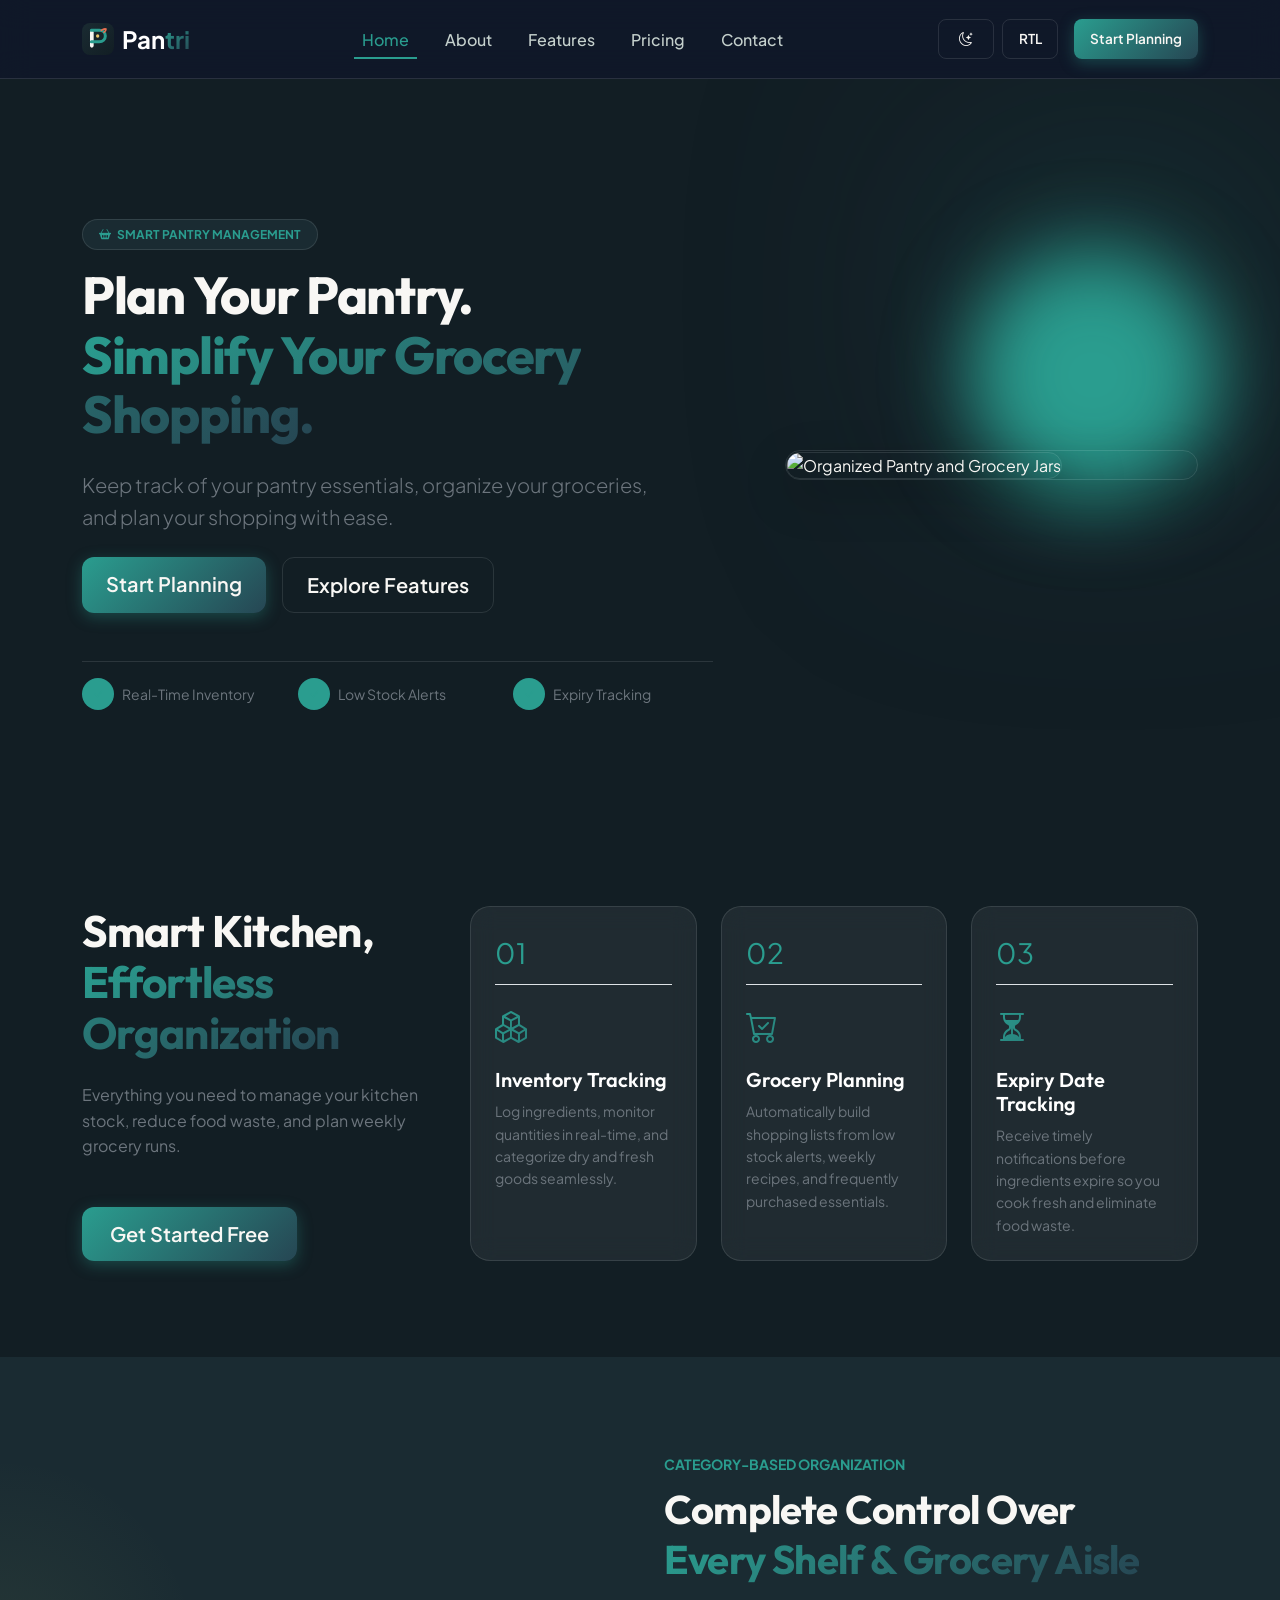
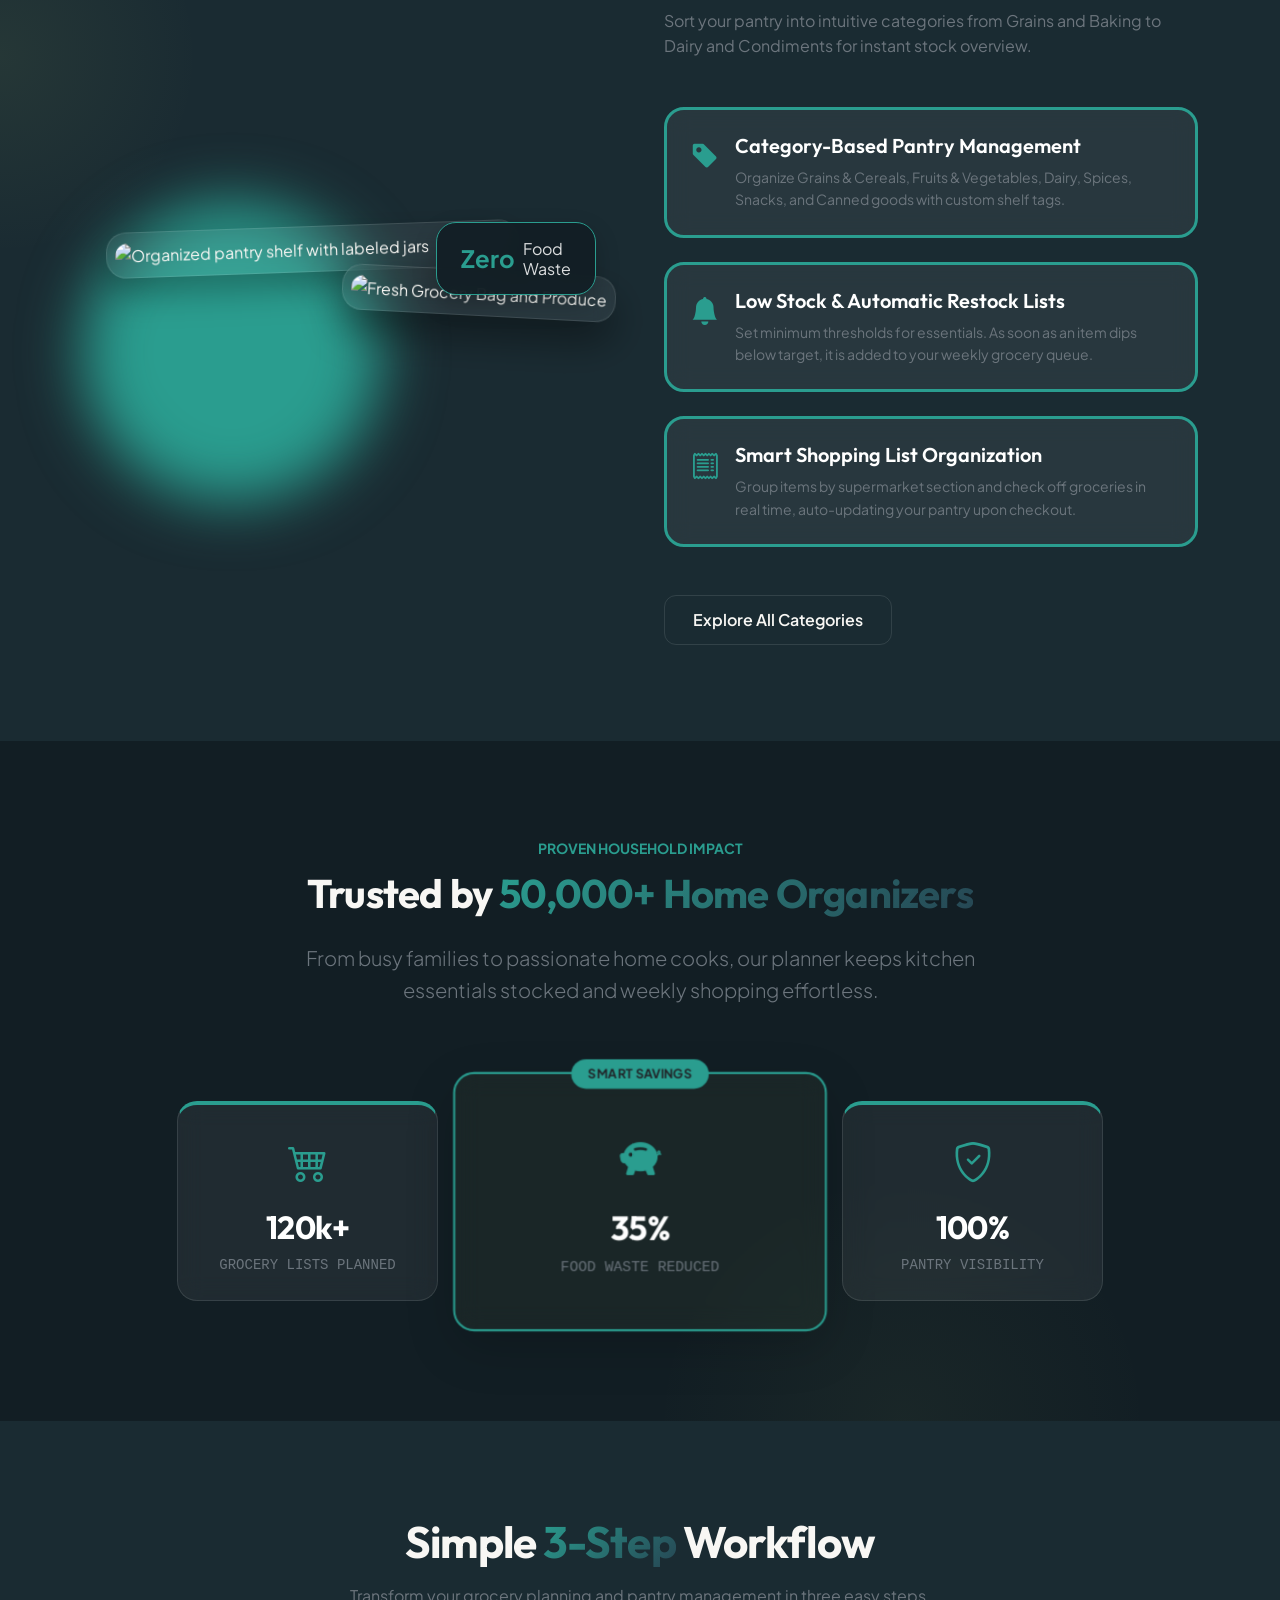
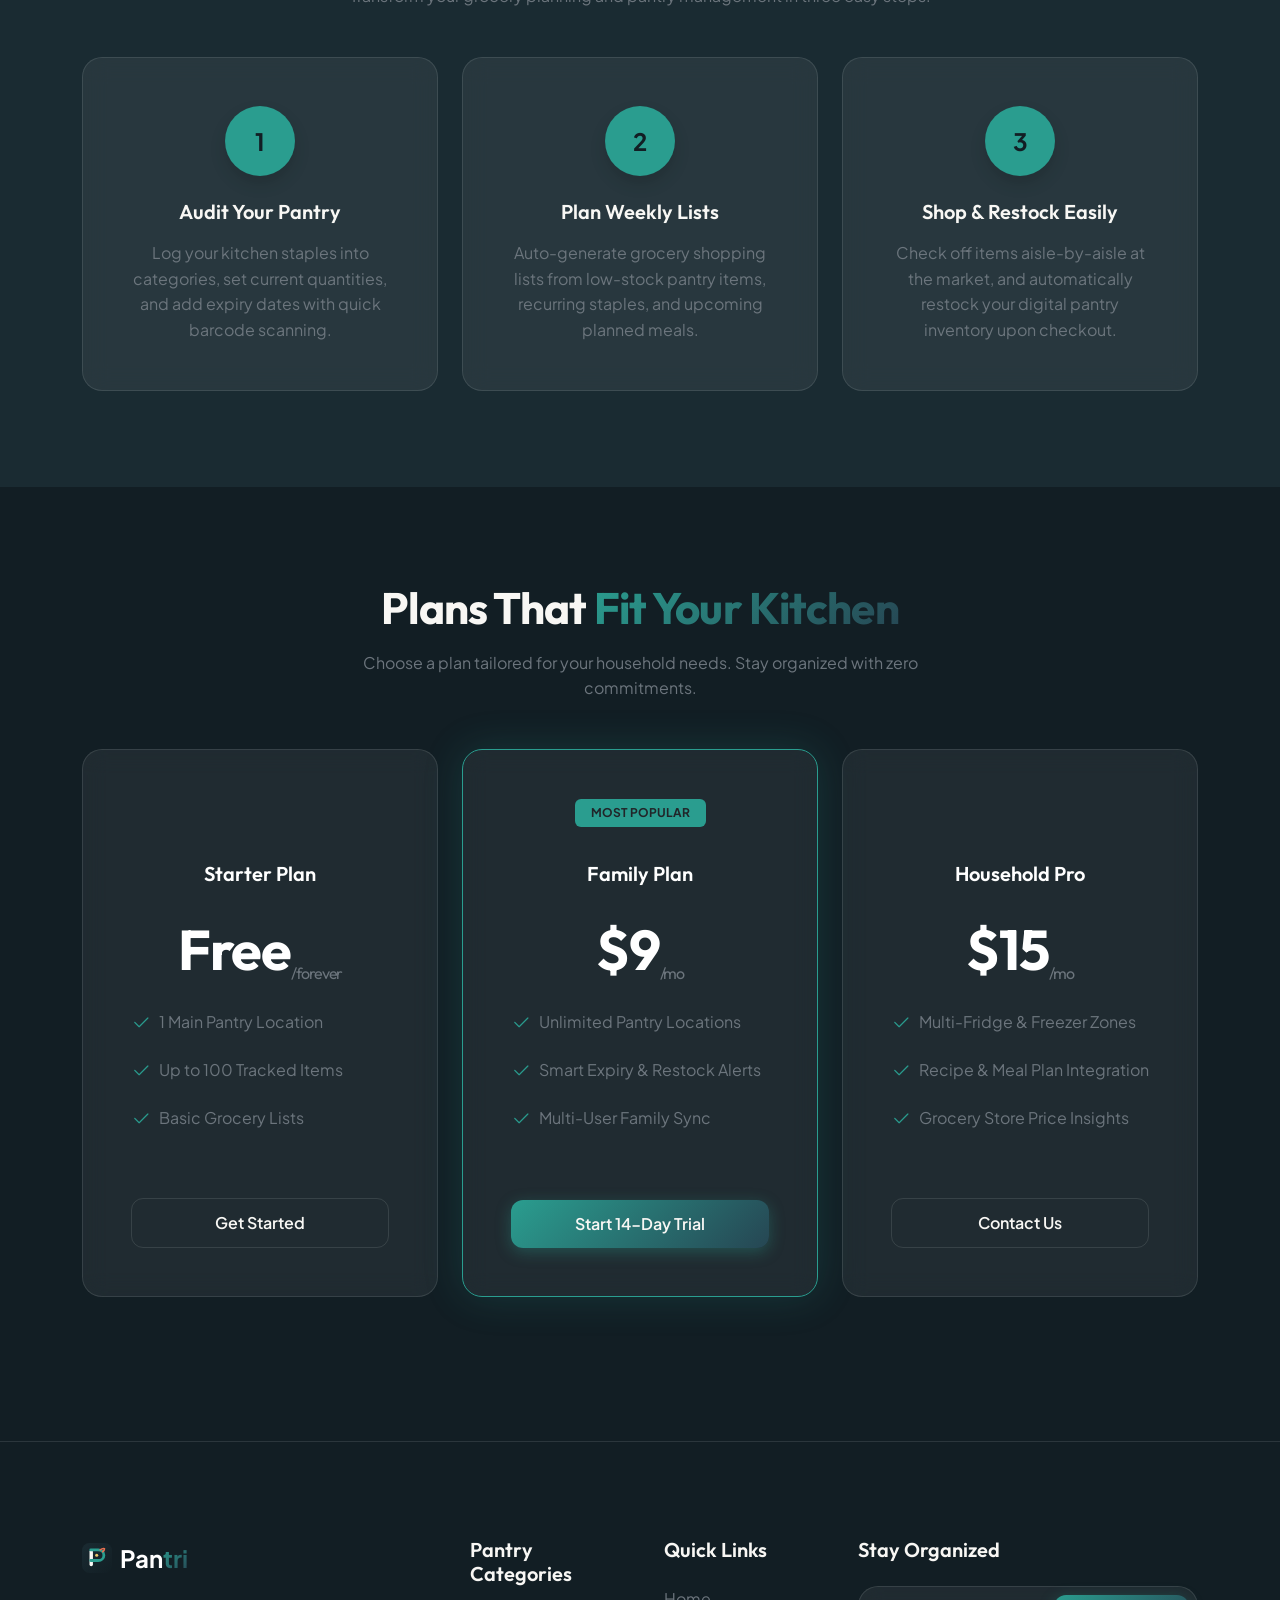
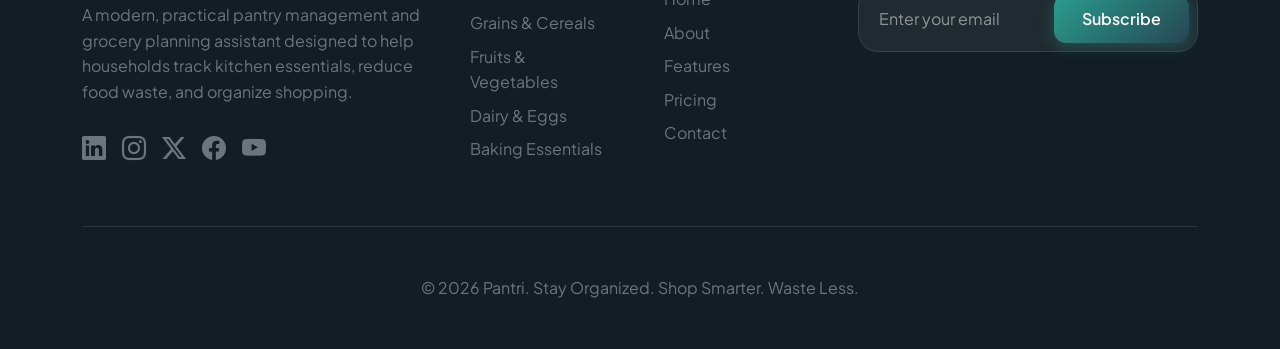
==== commit 91e9e4c2: "Fix navbar visibility and scroll locking at 1024px responsive views" ====
--- a/index.html
+++ b/index.html
@@ -34,7 +34,7 @@
             <div class="collapse navbar-collapse" id="navbarNav">
                 <ul class="navbar-nav mx-auto">
                     <li class="nav-item"><a class="nav-link active" href="index.html">Home</a></li>
-                    <li class="nav-item"><a class="nav-link" href="home2.html">Home 2</a></li>
+                    <li class="nav-item"><a class="nav-link" href="home2.html">About</a></li>
                     <li class="nav-item"><a class="nav-link" href="services.html">Features</a></li>
                     <li class="nav-item"><a class="nav-link" href="pricing.html">Pricing</a></li>
                     <li class="nav-item"><a class="nav-link" href="contact.html">Contact</a></li>
@@ -428,7 +428,7 @@
                     <h5 class="mb-4">Quick Links</h5>
                     <ul class="list-unstyled text-secondary">
                         <li class="mb-2"><a href="index.html" class="text-decoration-none text-secondary">Home</a></li>
-                        <li class="mb-2"><a href="home2.html" class="text-decoration-none text-secondary">Home 2</a></li>
+                        <li class="mb-2"><a href="home2.html" class="text-decoration-none text-secondary">About</a></li>
                         <li class="mb-2"><a href="services.html" class="text-decoration-none text-secondary">Features</a></li>
                         <li class="mb-2"><a href="pricing.html" class="text-decoration-none text-secondary">Pricing</a></li>
                         <li class="mb-2"><a href="contact.html" class="text-decoration-none text-secondary">Contact</a></li>
--- a/assets/css/style.css
+++ b/assets/css/style.css
@@ -590,11 +590,24 @@
     align-items: center;
     justify-content: center;
     flex-shrink: 0;
+    transition: transform 0.3s ease, box-shadow 0.3s ease;
+}
+
+.contact-info-card:hover .bg-primary-accent,
+.contact-info-card .bg-primary-accent:hover {
+    transform: scale(1.1) rotate(5deg);
+    box-shadow: 0 0 20px var(--glow-color);
 }
 
 .contact-info-card .bg-primary-accent i {
     line-height: 1;
     display: block;
+    transition: transform 0.3s ease;
+}
+
+.contact-info-card:hover .bg-primary-accent i,
+.contact-info-card .bg-primary-accent:hover i {
+    transform: scale(1.05);
 }
 
 @media (max-width: 991px) {
@@ -659,10 +672,16 @@
 }
 
 /* Social Links Hover */
+.social-links a,
 footer .social-links a.text-secondary {
+    display: inline-flex;
+    align-items: center;
+    justify-content: center;
     transition: all 0.3s ease;
 }
 
+.social-links a:hover,
+.social-links a.text-secondary:hover,
 footer .social-links a.text-secondary:hover {
     color: var(--primary-accent) !important;
     transform: translateY(-5px) !important;
--- a/assets/css/dark-mode.css
+++ b/assets/css/dark-mode.css
@@ -133,16 +133,20 @@
     color: #53666C !important;
 }
 
+body.light-theme .social-links a,
 body.light-theme footer a {
     transition: color 0.3s ease, transform 0.3s ease;
 }
 
+body.light-theme .social-links a:hover,
+body.light-theme .social-links a.text-secondary:hover,
 body.light-theme footer a:hover {
     color: var(--primary-accent) !important;
 }
 
+body.light-theme .social-links a:hover,
 body.light-theme footer .social-links a:hover {
-    transform: translateY(-5px);
+    transform: translateY(-5px) !important;
 }
 
 body.light-theme .border-color {
